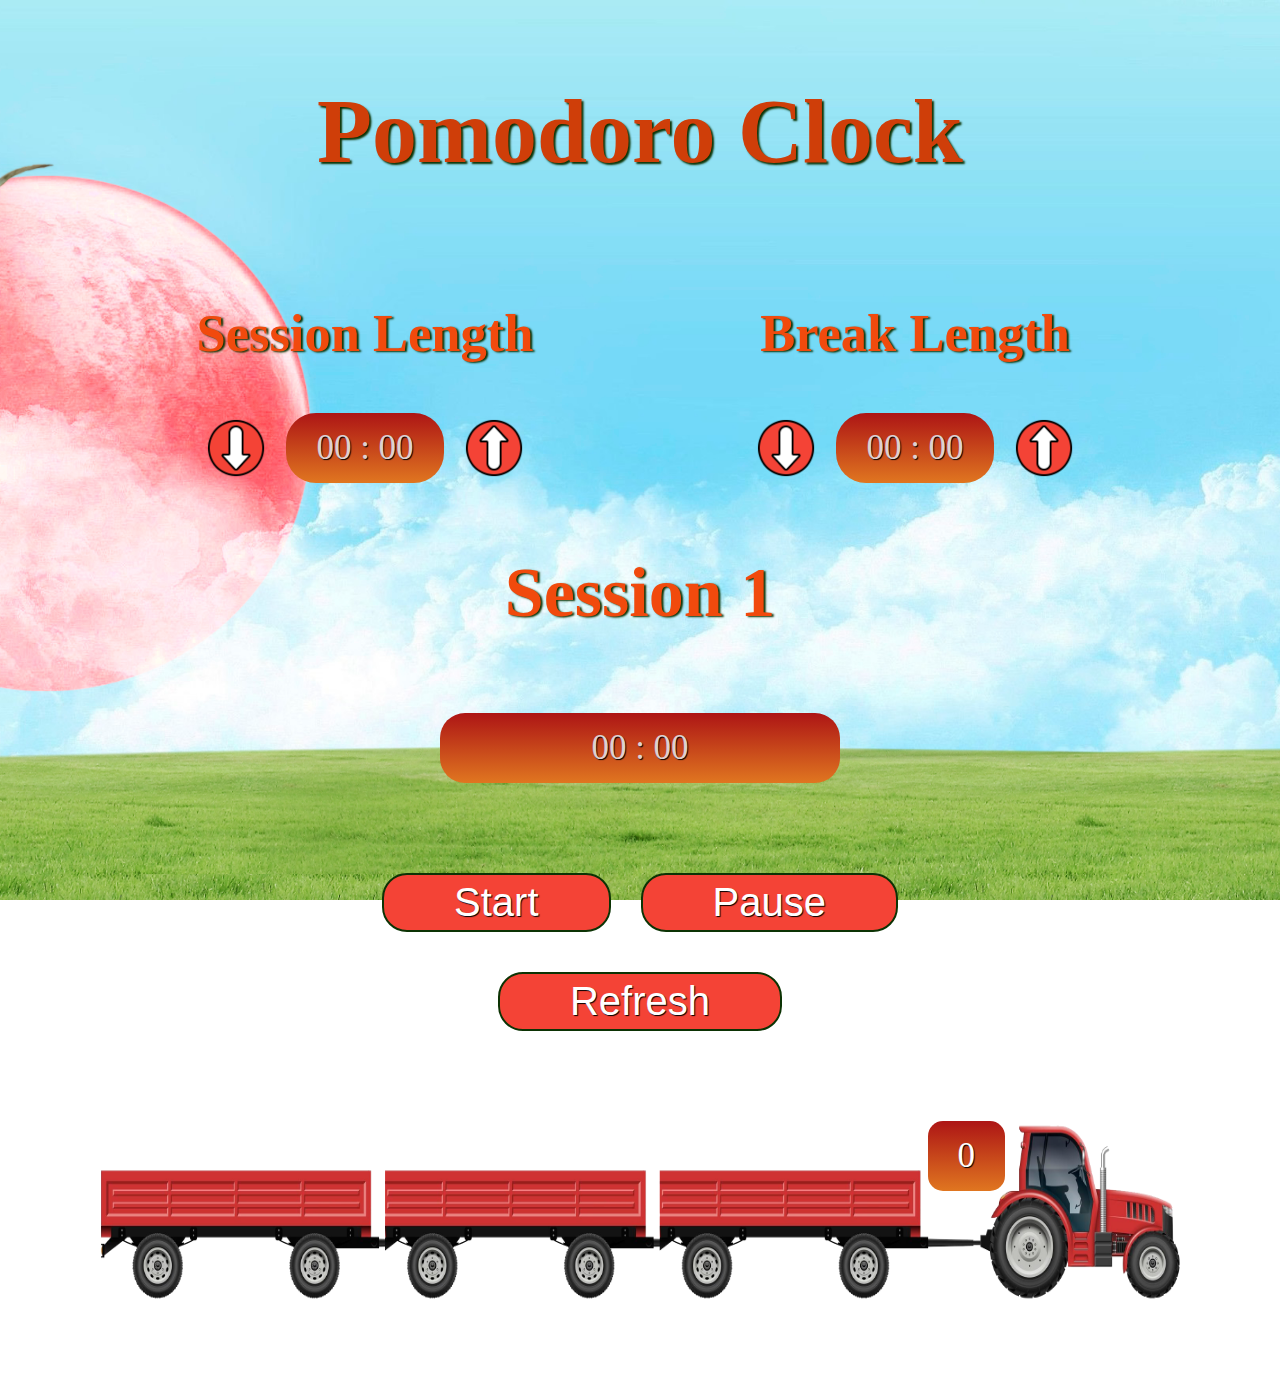
==== Index.html @ f57b4f4b "Pomodoro_Clock" ====
<!DOCTYPE html>
<html lang="en">
<head>
    <meta charset="UTF-8">
    <meta http-equiv="X-UA-Compatible" content="IE=edge">
    <meta name="viewport" content="width=device-width, initial-scale=1.0">
    <link rel="stylesheet" href="style.css">
    <link rel="shortcut icon" href="/favicon.ico" type="image/x-icon">
    <title>Pomodoro Clock</title>
</head>
<body>
    <div class="wrapper">
        <h1>Pomodoro Clock</h1>

        <div class="settings">
            <div class="session-conteiner">
                <h2>Session Length</h2>
                <button id="session__down" class="btn__length down"></button>
                <div class="text"> <span class="session__text__minutes">0</span> : 00</div>
                <button id="session__up" class="btn__length up"></button>
            </div>
            <div class="break-conteiner">
                <h2>Break Length</h2>
                <button id="break__down" class="btn__length down"></button>
                <div class="text"> <span class="break__text__minutes">0</span> : 00</div>
                <button id="break__up" class="btn__length up"></button>
            </div>
        </div>

        <div class="timers__wrapper">
            <div class="timer-session">
                <h2 data-session__title></h2>
                <div class="clock">
                    <span class="minutes__session"></span> :
                    <span class="seconds__session"></span>
                </div>
            </div>
            <div class="timer-break">
                <h2 data-Break__title></h2>
                <div class="clock">
                    <span class="minutes__break"></span> :
                    <span class="seconds__break"></span>
                </div>
            </div>
        </div>

        <div class="buttons">
            <button class="start btn">Start</button>
            <button class="pause btn">Pause</button>
            <button class="refresh btn">Refresh</button>
        </div>
        <div class="modal__wrapper">
            <div class="modal__content">
                <div class="modal__text"></div>
                <button class="modal__ok">Ok</button>
            </div>
        </div>

        <div class="pomodoros__container"><div class="circles"></div><img class="pomodoro" src="img/pomodoro1.png"><img class="pomodoro" src="img/pomodoro1.png"><img class="pomodoro" src="img/pomodoro1.png"><img class="pomodoro" src="img/pomodoro1.png"><img class="pomodoro" src="img/pomodoro1.png"><img class="pomodoro" src="img/pomodoro1.png"><img class="pomodoro" src="img/pomodoro1.png"><img class="pomodoro" src="img/pomodoro1.png"><img class="pomodoro" src="img/pomodoro1.png"><img class="pomodoro" src="img/pomodoro1.png"><img class="pomodoro" src="img/pomodoro1.png"><img class="pomodoro" src="img/pomodoro1.png"><img class="pomodoro" src="img/pomodoro1.png"><img class="pomodoro" src="img/pomodoro1.png"><img class="pomodoro" src="img/pomodoro1.png"></div>

</div>



<audio data-start src="/sounds/start.mp3"></audio>
<audio data-stop src="/sounds/stop.mp3"></audio>

<script src="main.js"></script>
</body>
</html>
---- style.css ----
*,
*::before,
*::after {
  -webkit-box-sizing: border-box;
          box-sizing: border-box;
  margin: 0;
  padding: 0;
}

body {
  background-position: center bottom;
  background-repeat: no-repeat;
  background-attachment: fixed;
  background-size: cover;
  color: #ded1d1;
  text-shadow: 1px 1px 1px #000;
  font-size: 35px;
  overflow: hidden;
}

.day {
  background-image: url("img/BG_grass_day.png"), url("img/BG_sky_day.png");
  -webkit-transition: 1s;
  transition: 1s;
}

.night {
  background-image: url("img/BG_grass_night.png"), url("img/BG_sky_night.png");
  -webkit-transition: 1s;
  transition: 1s;
}

.wrapper {
  max-width: 1200px;
  padding: 50px;
  margin: 30px auto;
  text-align: center;
  text-shadow: 1px 1px 1px #000;
}

.wrapper h1 {
  margin-bottom: 70px;
  font-size: 90px;
  color: #cf3e09;
  text-shadow: 2px 2px 2px #0c3304;
}

.settings {
  display: -webkit-box;
  display: -ms-flexbox;
  display: flex;
}

.settings .session-conteiner, .settings .break-conteiner {
  margin-top: 50px;
  display: -webkit-box;
  display: -ms-flexbox;
  display: flex;
  -ms-flex-wrap: wrap;
      flex-wrap: wrap;
  -webkit-box-flex: 1;
      -ms-flex: 1 0 33%;
          flex: 1 0 33%;
  -webkit-box-pack: center;
      -ms-flex-pack: center;
          justify-content: center;
  -webkit-box-align: center;
      -ms-flex-align: center;
          align-items: center;
}

.settings .session-conteiner h2, .settings .break-conteiner h2 {
  -webkit-box-flex: 100%;
      -ms-flex: 100%;
          flex: 100%;
  margin-bottom: 30px;
  color: #f14a0d;
  text-shadow: 2px 1px 2px #0c3304;
}

.settings .session-conteiner .text, .settings .break-conteiner .text {
  padding: 15px 30px;
  margin: 20px;
  border-radius: 30px;
  background: -webkit-gradient(linear, left top, left bottom, from(#ad1515), to(#e07620));
  background: linear-gradient(top, #ad1515, #e07620);
}

.settings .session-conteiner .btn__length, .settings .break-conteiner .btn__length {
  width: 60px;
  height: 60px;
  border: none;
  background: none;
  background-size: cover;
}

.settings .session-conteiner .btn__length.down, .settings .break-conteiner .btn__length.down {
  background-image: url(img/arrow_down.png);
}

.settings .session-conteiner .btn__length.up, .settings .break-conteiner .btn__length.up {
  background-image: url(img/arrow_up.png);
}

.timers__wrapper {
  margin-top: 50px;
}

.timers__wrapper h2 {
  font-size: 70px;
  color: #f14a0d;
  text-shadow: 2px 1px 2px #0c3304;
}

.timers__wrapper .clock {
  margin: 80px auto 0;
  background: yellow;
  max-width: 400px;
  padding: 15px 30px;
  border-radius: 25px;
  background: -webkit-gradient(linear, left top, left bottom, from(#ad1515), to(#e07620));
  background: linear-gradient(top, #ad1515, #e07620);
}

.buttons {
  position: relative;
  margin: 70px auto 0;
  display: -webkit-box;
  display: -ms-flexbox;
  display: flex;
  -webkit-box-pack: center;
      -ms-flex-pack: center;
          justify-content: center;
  -webkit-box-align: center;
      -ms-flex-align: center;
          align-items: center;
  max-width: 600px;
  -ms-flex-wrap: wrap;
      flex-wrap: wrap;
}

.buttons .start, .buttons .pause, .buttons .refresh {
  margin: 20px 15px;
  padding: 5px 70px;
  background: #F44336;
  color: white;
  text-shadow: 1px 1px 1px #000;
  font-size: 40px;
  border: 2px solid #0c3304;
  border-radius: 25px;
}

.modal__wrapper {
  position: fixed;
  top: 0;
  left: 0;
  z-index: 1050;
  width: 100%;
  height: 100%;
  overflow: hidden;
  background-color: rgba(0, 0, 0, 0.5);
  font-size: 55px;
}

.modal__wrapper .modal__content {
  position: relative;
  width: 500px;
  height: 400px;
  margin: 200px auto;
  background: -webkit-gradient(linear, left top, left bottom, from(#a58c0d), to(#ca5c17));
  background: linear-gradient(#a58c0d, #ca5c17);
  border: 1px solid black;
}

.modal__wrapper .modal__text {
  margin-top: 10px;
  max-width: 600px;
  max-height: 400px;
}

.modal__wrapper .modal__ok {
  position: absolute;
  bottom: 10%;
  left: 33%;
  padding: 10px 60px;
  margin-top: 50px;
  background: #93ba5f;
  color: white;
  text-shadow: 1px 1px 1px #000;
  font-size: 25px;
  border: none;
  border-radius: 20px;
  cursor: pointer;
  -webkit-box-shadow: 3px -3px 3px 0px #42705D;
          box-shadow: 3px -3px 3px 0px #42705D;
}

.pomodoros__container {
  position: relative;
  display: -webkit-box;
  display: -ms-flexbox;
  display: flex;
  width: 100%;
  height: 190px;
  margin: 70px auto 0;
  display: flex;
  -ms-flex-wrap: wrap;
      flex-wrap: wrap;
  background-repeat: no-repeat;
  background-size: 100% 100%;
}

.tractor_day {
  background-image: url("img/tractor_day.png");
  -webkit-transition: background 1s;
  transition: background 1s;
}

.tractor_night {
  background-image: url("img/tractor_night.png");
  -webkit-transition: background 1s;
  transition: background 1s;
}

.pomodoro {
  max-height: 50px;
  width: 50px;
}

.pomodoro:nth-child(2) {
  margin-left: 20px;
}

.pomodoro:nth-child(7) {
  margin-left: 30px;
}

.pomodoro:nth-child(12) {
  margin-left: 30px;
}

.circles {
  position: absolute;
  top: 0px;
  right: 185px;
  color: red;
  padding: 15px 30px;
  background: -webkit-gradient(linear, left top, left bottom, from(#ad1515), to(#e07620));
  background: linear-gradient(top, #ad1515, #e07620);
  border-radius: 15px;
  color: #fff;
}

@media (max-width: 1200px) {
  .wrapper {
    padding: calc(20px + (50 - 20) * ((100vw - 320px) / (1200 - 320)));
  }
  .wrapper h1 {
    font-size: calc(35px + (90 - 35) * ((100vw - 320px) / (1200 - 320)));
    margin-bottom: calc(10px + (50 - 10) * ((100vw - 320px) / (1200 - 320)));
  }
  .settings {
    font-size: calc(10px + (35 - 10) * ((100vw - 320px) / (1200 - 320)));
  }
  .wrapper .settings .btn__length {
    max-width: calc(25px + (60 - 25) * ((100vw - 320px) / (1200 - 320)));
    max-height: calc(25px + (60 - 25) * ((100vw - 320px) / (1200 - 320)));
  }
  .settings .session-conteiner .text {
    max-width: calc(60px + (160 - 60) * ((100vw - 320px) / (1200 - 320)));
    font-size: calc(12px + (35 - 12) * ((100vw - 320px) / (1200 - 320)));
    padding: calc(10px + (15 - 10) * ((100vw - 320px) / (1200 - 320))) calc(10px + (30 - 10) * ((100vw - 320px) / (1200 - 320)));
    margin: calc(5px + (30 - 5) * ((100vw - 320px) / (1200 - 320)));
  }
  .settings .break-conteiner .text {
    max-width: calc(60px + (160 - 60) * ((100vw - 320px) / (1200 - 320)));
    font-size: calc(12px + (35 - 12) * ((100vw - 320px) / (1200 - 320)));
    padding: calc(10px + (15 - 10) * ((100vw - 320px) / (1200 - 320))) calc(10px + (30 - 10) * ((100vw - 320px) / (1200 - 320)));
    margin: calc(5px + (30 - 5) * ((100vw - 320px) / (1200 - 320)));
  }
  .timers__wrapper h2 {
    font-size: calc(25px + (70 - 25) * ((100vw - 320px) / (1200 - 320)));
  }
  .timers__wrapper .clock {
    max-width: calc(120px + (400 - 120) * ((100vw - 320px) / (1200 - 320)));
    font-size: calc(16px + (35 - 16) * ((100vw - 320px) / (1200 - 320)));
    margin-top: calc(10px + (80 - 10) * ((100vw - 320px) / (1200 - 320)));
    padding: calc(10px + (15 - 10) * ((100vw - 320px) / (1200 - 320))) calc(10px + (30 - 10) * ((100vw - 320px) / (1200 - 320)));
  }
  .buttons {
    max-width: calc(400px + (600 - 400) * ((100vw - 320px) / (1200 - 320)));
    margin: calc(10px + (100 - 10) * ((100vw - 320px) / (1200 - 320))) auto 0;
  }
  .buttons .btn {
    padding: 5px calc(30px + (70 - 30) * ((100vw - 320px) / (1200 - 320)));
    font-size: calc(15px + (40 - 15) * ((100vw - 320px) / (1200 - 320)));
    margin: calc(5px + (20 - 5) * ((100vw - 320px) / (1200 - 320))) calc(5px + (15 - 5) * ((100vw - 320px) / (1200 - 320)));
  }
  .modal__wrapper .modal__content {
    width: calc(200px + (500 - 200) * ((100vw - 320px) / (1200 - 320)));
    height: calc(150px + (400 - 150) * ((100vw - 320px) / (1200 - 320)));
    margin: calc(50px + (200 - 50) * ((100vw - 320px) / (1200 - 320))) auto;
    font-size: calc(20px + (55 - 20) * ((100vw - 320px) / (1200 - 320)));
  }
  .modal__wrapper .modal__ok {
    padding: calc(3px + (10 - 3) * ((100vw - 320px) / (1200 - 320))) calc(25px + (60 - 25) * ((100vw - 320px) / (1200 - 320)));
    font-size: calc(15px + (25 - 15) * ((100vw - 320px) / (1200 - 320)));
  }
  .pomodoros__container {
    max-width: calc(400px + (1200 - 400) * ((100vw - 320px) / (1200 - 320)));
    height: calc(50px + (190 - 50) * ((100vw - 320px) / (1200 - 320)));
  }
  .pomodoro {
    max-height: calc(13px + (50 - 13) * ((100vw - 320px) / (1200 - 320)));
    width: calc(11px + (50 - 11) * ((100vw - 320px) / (1200 - 320)));
  }
  .pomodoro:nth-child(2) {
    margin-left: calc(10px + (20 - 10) * ((100vw - 320px) / (2560 - 320)));
  }
  .pomodoro:nth-child(7) {
    margin-left: calc(15px + (30 - 15) * ((100vw - 320px) / (2560 - 320)));
  }
  .pomodoro:nth-child(12) {
    margin-left: calc(15px + (30 - 15) * ((100vw - 320px) / (2560 - 320)));
  }
  .circles {
    right: calc(50px + (185 - 50) * ((100vw - 320px) / (1200 - 320)));
    padding: calc(2px + (15 - 2) * ((100vw - 320px) / (1200 - 320))) calc(7px + (30 - 7) * ((100vw - 320px) / (1200 - 320)));
    font-size: calc(12px + (35 - 12) * ((100vw - 320px) / (1200 - 320)));
  }
}

@media (width: 1024px) and (height: 768px) {
  body {
    zoom: 60%;
  }
}

@media (width: 1980px) and (height: 1080px) {
  body {
    zoom: 80%;
  }
}

@media (max-width: 420px) and (max-height: 920px) {
  .pomodoros__container {
    margin-top: 150px;
  }
}

@media (max-width: 380px) and (max-height: 700px) {
  .pomodoros__container {
    margin-top: 50px;
  }
}

.hide {
  display: none;
}

.show {
  display: inline-block;
}
/*# sourceMappingURL=style.css.map */
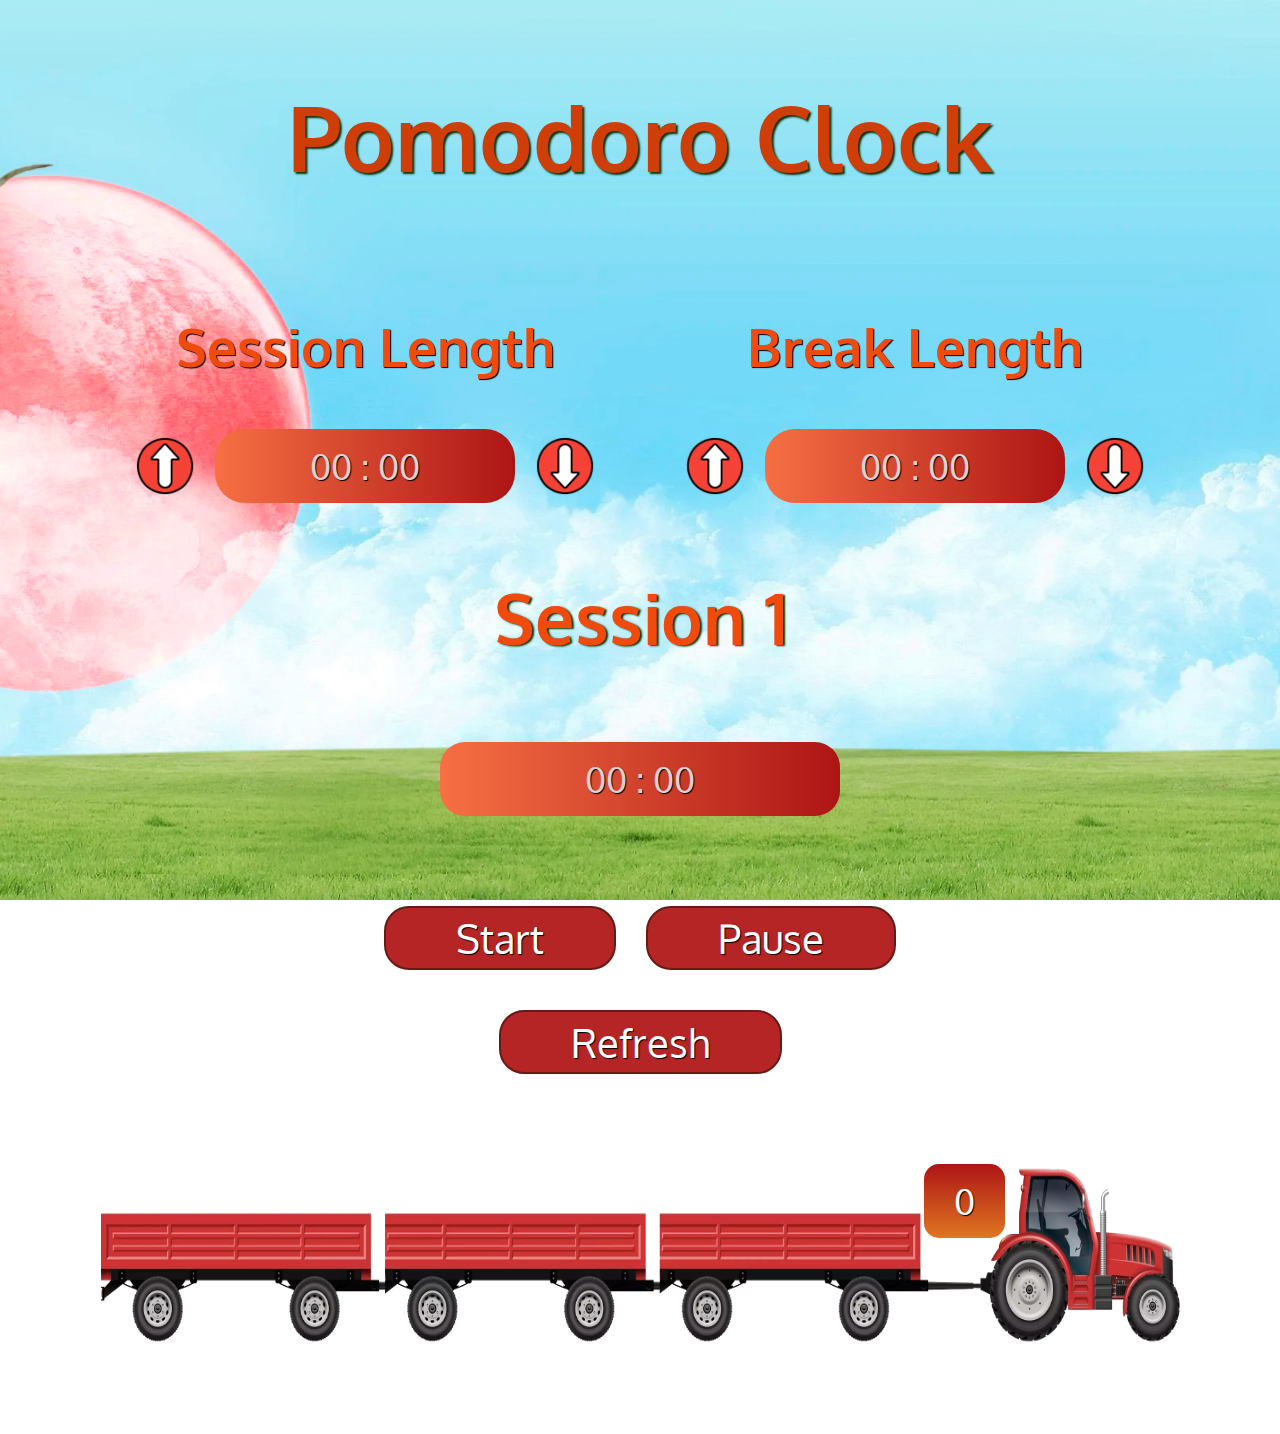
==== commit 3c9bee41: "renew" ====
--- a/Index.html
+++ b/Index.html
@@ -15,15 +15,15 @@
         <div class="settings">
             <div class="session-conteiner">
                 <h2>Session Length</h2>
+                <button id="session__up" class="btn__length up"></button>
+                <div class="text"> <span class="session__text__minutes">0</span> : 00</div>
                 <button id="session__down" class="btn__length down"></button>
-                <div class="text"> <span class="session__text__minutes">0</span> : 00</div>
-                <button id="session__up" class="btn__length up"></button>
             </div>
             <div class="break-conteiner">
                 <h2>Break Length</h2>
+                <button id="break__up" class="btn__length up"></button>
+                <div class="text"> <span class="break__text__minutes">0</span> : 00</div>
                 <button id="break__down" class="btn__length down"></button>
-                <div class="text"> <span class="break__text__minutes">0</span> : 00</div>
-                <button id="break__up" class="btn__length up"></button>
             </div>
         </div>
 
@@ -56,7 +56,7 @@
             </div>
         </div>
 
-        <div class="pomodoros__container"><div class="circles"></div><img class="pomodoro" src="img/pomodoro1.png"><img class="pomodoro" src="img/pomodoro1.png"><img class="pomodoro" src="img/pomodoro1.png"><img class="pomodoro" src="img/pomodoro1.png"><img class="pomodoro" src="img/pomodoro1.png"><img class="pomodoro" src="img/pomodoro1.png"><img class="pomodoro" src="img/pomodoro1.png"><img class="pomodoro" src="img/pomodoro1.png"><img class="pomodoro" src="img/pomodoro1.png"><img class="pomodoro" src="img/pomodoro1.png"><img class="pomodoro" src="img/pomodoro1.png"><img class="pomodoro" src="img/pomodoro1.png"><img class="pomodoro" src="img/pomodoro1.png"><img class="pomodoro" src="img/pomodoro1.png"><img class="pomodoro" src="img/pomodoro1.png"></div>
+        <div class="pomodoros__container"><div class="circles"></div></div>
 
 </div>
 
--- a/style.css
+++ b/style.css
@@ -1,3 +1,4 @@
+@import url("https://fonts.googleapis.com/css2?family=Oxygen:wght@400;700&display=swap");
 *,
 *::before,
 *::after {
@@ -5,6 +6,7 @@
           box-sizing: border-box;
   margin: 0;
   padding: 0;
+  font-family: 'Oxygen', sans-serif;
 }
 
 body {
@@ -19,13 +21,13 @@
 }
 
 .day {
-  background-image: url("img/BG_grass_day.png"), url("img/BG_sky_day.png");
+  background-image: url("img/BG_grass_day.webp"), url("img/BG_sky_day.webp");
   -webkit-transition: 1s;
   transition: 1s;
 }
 
 .night {
-  background-image: url("img/BG_grass_night.png"), url("img/BG_sky_night.png");
+  background-image: url("img/BG_grass_night.webp"), url("img/BG_sky_night.webp");
   -webkit-transition: 1s;
   transition: 1s;
 }
@@ -75,15 +77,15 @@
           flex: 100%;
   margin-bottom: 30px;
   color: #f14a0d;
-  text-shadow: 2px 1px 2px #0c3304;
 }
 
 .settings .session-conteiner .text, .settings .break-conteiner .text {
-  padding: 15px 30px;
+  width: 300px;
+  padding: 15px 40px;
   margin: 20px;
   border-radius: 30px;
-  background: -webkit-gradient(linear, left top, left bottom, from(#ad1515), to(#e07620));
-  background: linear-gradient(top, #ad1515, #e07620);
+  background: -webkit-gradient(linear, right top, left top, from(#ad1515), to(#f67043));
+  background: linear-gradient(right, #ad1515, #f67043);
 }
 
 .settings .session-conteiner .btn__length, .settings .break-conteiner .btn__length {
@@ -118,8 +120,8 @@
   max-width: 400px;
   padding: 15px 30px;
   border-radius: 25px;
-  background: -webkit-gradient(linear, left top, left bottom, from(#ad1515), to(#e07620));
-  background: linear-gradient(top, #ad1515, #e07620);
+  background: -webkit-gradient(linear, right top, left top, from(#ad1515), to(#f67043));
+  background: linear-gradient(right, #ad1515, #f67043);
 }
 
 .buttons {
@@ -142,11 +144,11 @@
 .buttons .start, .buttons .pause, .buttons .refresh {
   margin: 20px 15px;
   padding: 5px 70px;
-  background: #F44336;
+  background: #b52525;
   color: white;
   text-shadow: 1px 1px 1px #000;
   font-size: 40px;
-  border: 2px solid #0c3304;
+  border: 2px solid #651c16;
   border-radius: 25px;
 }
 
@@ -211,32 +213,33 @@
 }
 
 .tractor_day {
-  background-image: url("img/tractor_day.png");
+  background-image: url("img/tractor_day.webp");
   -webkit-transition: background 1s;
   transition: background 1s;
 }
 
 .tractor_night {
-  background-image: url("img/tractor_night.png");
+  background-image: url("img/tractor_night.webp");
   -webkit-transition: background 1s;
   transition: background 1s;
 }
 
 .pomodoro {
-  max-height: 50px;
-  width: 50px;
+  max-height: 80px;
+  width: 80px;
+  margin-top: -30px;
 }
 
 .pomodoro:nth-child(2) {
-  margin-left: 20px;
-}
-
-.pomodoro:nth-child(7) {
   margin-left: 30px;
 }
 
-.pomodoro:nth-child(12) {
-  margin-left: 30px;
+.pomodoro:nth-child(5) {
+  margin-left: 40px;
+}
+
+.pomodoro:nth-child(8) {
+  margin-left: 40px;
 }
 
 .circles {
@@ -267,13 +270,13 @@
     max-height: calc(25px + (60 - 25) * ((100vw - 320px) / (1200 - 320)));
   }
   .settings .session-conteiner .text {
-    max-width: calc(60px + (160 - 60) * ((100vw - 320px) / (1200 - 320)));
+    width: calc(70px + (300 - 70) * ((100vw - 320px) / (1200 - 320)));
     font-size: calc(12px + (35 - 12) * ((100vw - 320px) / (1200 - 320)));
-    padding: calc(10px + (15 - 10) * ((100vw - 320px) / (1200 - 320))) calc(10px + (30 - 10) * ((100vw - 320px) / (1200 - 320)));
+    padding: calc(10px + (15 - 10) * ((100vw - 320px) / (1200 - 320))) calc(10px + (40 - 10) * ((100vw - 320px) / (1200 - 320)));
     margin: calc(5px + (30 - 5) * ((100vw - 320px) / (1200 - 320)));
   }
   .settings .break-conteiner .text {
-    max-width: calc(60px + (160 - 60) * ((100vw - 320px) / (1200 - 320)));
+    width: calc(70px + (300 - 70) * ((100vw - 320px) / (1200 - 320)));
     font-size: calc(12px + (35 - 12) * ((100vw - 320px) / (1200 - 320)));
     padding: calc(10px + (15 - 10) * ((100vw - 320px) / (1200 - 320))) calc(10px + (30 - 10) * ((100vw - 320px) / (1200 - 320)));
     margin: calc(5px + (30 - 5) * ((100vw - 320px) / (1200 - 320)));
@@ -311,17 +314,18 @@
     height: calc(50px + (190 - 50) * ((100vw - 320px) / (1200 - 320)));
   }
   .pomodoro {
-    max-height: calc(13px + (50 - 13) * ((100vw - 320px) / (1200 - 320)));
-    width: calc(11px + (50 - 11) * ((100vw - 320px) / (1200 - 320)));
+    height: calc(20px + (80 - 20) * ((100vw - 320px) / (1200 - 320)));
+    width: calc(20px + (80 - 20) * ((100vw - 320px) / (1200 - 320)));
+    margin-top: calc(-5px + (-20 - 5) * ((100vw - 320px) / (1200 - 320)));
   }
   .pomodoro:nth-child(2) {
-    margin-left: calc(10px + (20 - 10) * ((100vw - 320px) / (2560 - 320)));
-  }
-  .pomodoro:nth-child(7) {
-    margin-left: calc(15px + (30 - 15) * ((100vw - 320px) / (2560 - 320)));
-  }
-  .pomodoro:nth-child(12) {
-    margin-left: calc(15px + (30 - 15) * ((100vw - 320px) / (2560 - 320)));
+    margin-left: calc(10px + (30 - 10) * ((100vw - 320px) / (1200 - 320)));
+  }
+  .pomodoro:nth-child(5) {
+    margin-left: calc(10px + (40 - 10) * ((100vw - 320px) / (1200 - 320)));
+  }
+  .pomodoro:nth-child(8) {
+    margin-left: calc(10px + (40 - 10) * ((100vw - 320px) / (1200 - 320)));
   }
   .circles {
     right: calc(50px + (185 - 50) * ((100vw - 320px) / (1200 - 320)));
@@ -334,6 +338,15 @@
   body {
     zoom: 60%;
   }
+  .pomodoro:nth-child(2) {
+    margin-left: calc(10px + (30 - 10) * ((100vw - 320px) / (1200 - 320)));
+  }
+  .pomodoro:nth-child(5) {
+    margin-left: calc(10px + (70 - 10) * ((100vw - 320px) / (1200 - 320)));
+  }
+  .pomodoro:nth-child(8) {
+    margin-left: calc(10px + (70 - 10) * ((100vw - 320px) / (1200 - 320)));
+  }
 }
 
 @media (width: 1980px) and (height: 1080px) {
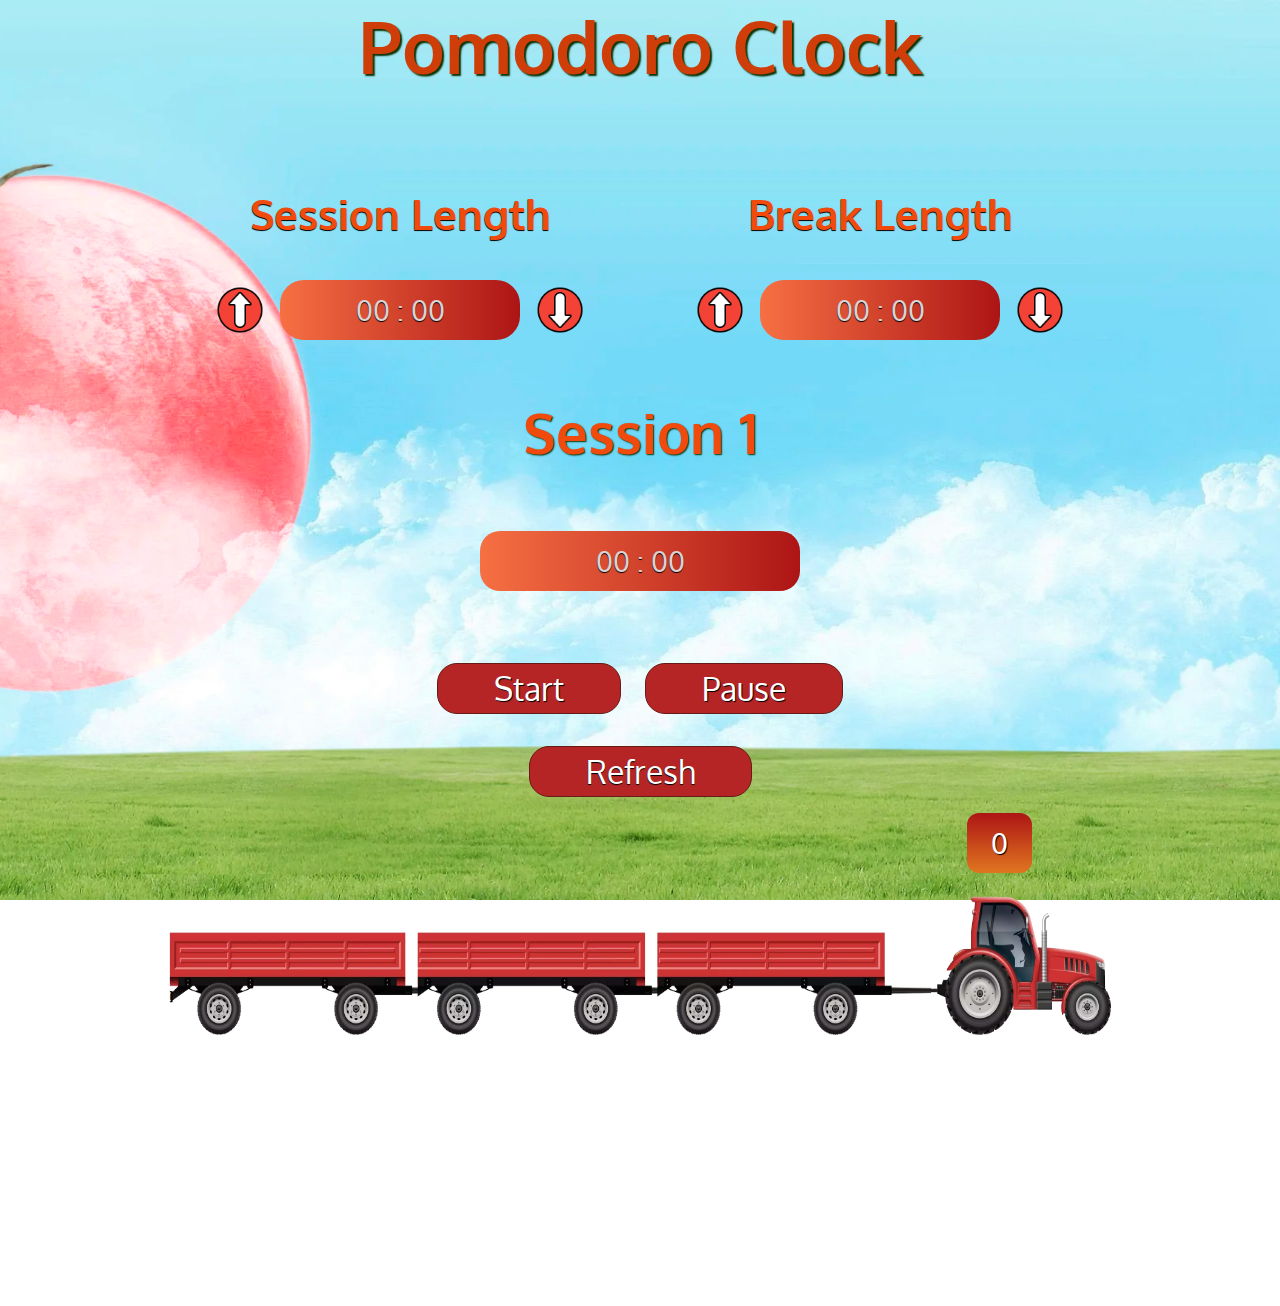
==== commit 0fc185cb: "renew" ====
--- a/Index.html
+++ b/Index.html
@@ -5,6 +5,7 @@
     <meta http-equiv="X-UA-Compatible" content="IE=edge">
     <meta name="viewport" content="width=device-width, initial-scale=1.0">
     <link rel="stylesheet" href="style.css">
+    <link rel="stylesheet" href="adaptive.css">
     <link rel="shortcut icon" href="/favicon.ico" type="image/x-icon">
     <title>Pomodoro Clock</title>
 </head>
@@ -57,7 +58,7 @@
         </div>
 
         <div class="pomodoros__container"><div class="circles"></div></div>
-
+        <!-- <img class='pomodoro' src="img/pomodoro1.png" alt=""> -->
 </div>
 
 
--- a/style.css
+++ b/style.css
@@ -10,6 +10,7 @@
 }
 
 body {
+  min-width: 320px;
   background-position: center bottom;
   background-repeat: no-repeat;
   background-attachment: fixed;
@@ -17,7 +18,6 @@
   color: #ded1d1;
   text-shadow: 1px 1px 1px #000;
   font-size: 35px;
-  overflow: hidden;
 }
 
 .day {
@@ -34,8 +34,8 @@
 
 .wrapper {
   max-width: 1200px;
-  padding: 50px;
-  margin: 30px auto;
+  padding: 0 50 50px;
+  margin: 0px auto;
   text-align: center;
   text-shadow: 1px 1px 1px #000;
 }
@@ -84,6 +84,7 @@
   padding: 15px 40px;
   margin: 20px;
   border-radius: 30px;
+  white-space: nowrap;
   background: -webkit-gradient(linear, right top, left top, from(#ad1515), to(#f67043));
   background: linear-gradient(right, #ad1515, #f67043);
 }
@@ -150,6 +151,36 @@
   font-size: 40px;
   border: 2px solid #651c16;
   border-radius: 25px;
+}
+
+.buttons .push_start {
+  background: #9CC55A;
+  -webkit-transition: 0.3s;
+  transition: 0.3s;
+}
+
+.buttons .start:hover {
+  background: #9CC55A;
+  -webkit-transition: 0.2s;
+  transition: 0.2s;
+}
+
+.buttons .push_pause {
+  background: #e4cc48;
+  -webkit-transition: 0.3s;
+  transition: 0.3s;
+}
+
+.buttons .pause:hover {
+  background: #e4cc48;
+  -webkit-transition: 0.3s;
+  transition: 0.3s;
+}
+
+.buttons .refresh:hover {
+  background: #a01313;
+  -webkit-transition: 0.2s;
+  transition: 0.2s;
 }
 
 .modal__wrapper {
@@ -204,7 +235,7 @@
   display: flex;
   width: 100%;
   height: 190px;
-  margin: 70px auto 0;
+  margin: 100px auto 0;
   display: flex;
   -ms-flex-wrap: wrap;
       flex-wrap: wrap;
@@ -231,21 +262,21 @@
 }
 
 .pomodoro:nth-child(2) {
-  margin-left: 30px;
+  margin-left: 40px;
 }
 
 .pomodoro:nth-child(5) {
-  margin-left: 40px;
+  margin-left: 60px;
 }
 
 .pomodoro:nth-child(8) {
-  margin-left: 40px;
+  margin-left: 60px;
 }
 
 .circles {
   position: absolute;
-  top: 0px;
-  right: 185px;
+  top: -100px;
+  right: 110px;
   color: red;
   padding: 15px 30px;
   background: -webkit-gradient(linear, left top, left bottom, from(#ad1515), to(#e07620));
@@ -254,119 +285,6 @@
   color: #fff;
 }
 
-@media (max-width: 1200px) {
-  .wrapper {
-    padding: calc(20px + (50 - 20) * ((100vw - 320px) / (1200 - 320)));
-  }
-  .wrapper h1 {
-    font-size: calc(35px + (90 - 35) * ((100vw - 320px) / (1200 - 320)));
-    margin-bottom: calc(10px + (50 - 10) * ((100vw - 320px) / (1200 - 320)));
-  }
-  .settings {
-    font-size: calc(10px + (35 - 10) * ((100vw - 320px) / (1200 - 320)));
-  }
-  .wrapper .settings .btn__length {
-    max-width: calc(25px + (60 - 25) * ((100vw - 320px) / (1200 - 320)));
-    max-height: calc(25px + (60 - 25) * ((100vw - 320px) / (1200 - 320)));
-  }
-  .settings .session-conteiner .text {
-    width: calc(70px + (300 - 70) * ((100vw - 320px) / (1200 - 320)));
-    font-size: calc(12px + (35 - 12) * ((100vw - 320px) / (1200 - 320)));
-    padding: calc(10px + (15 - 10) * ((100vw - 320px) / (1200 - 320))) calc(10px + (40 - 10) * ((100vw - 320px) / (1200 - 320)));
-    margin: calc(5px + (30 - 5) * ((100vw - 320px) / (1200 - 320)));
-  }
-  .settings .break-conteiner .text {
-    width: calc(70px + (300 - 70) * ((100vw - 320px) / (1200 - 320)));
-    font-size: calc(12px + (35 - 12) * ((100vw - 320px) / (1200 - 320)));
-    padding: calc(10px + (15 - 10) * ((100vw - 320px) / (1200 - 320))) calc(10px + (30 - 10) * ((100vw - 320px) / (1200 - 320)));
-    margin: calc(5px + (30 - 5) * ((100vw - 320px) / (1200 - 320)));
-  }
-  .timers__wrapper h2 {
-    font-size: calc(25px + (70 - 25) * ((100vw - 320px) / (1200 - 320)));
-  }
-  .timers__wrapper .clock {
-    max-width: calc(120px + (400 - 120) * ((100vw - 320px) / (1200 - 320)));
-    font-size: calc(16px + (35 - 16) * ((100vw - 320px) / (1200 - 320)));
-    margin-top: calc(10px + (80 - 10) * ((100vw - 320px) / (1200 - 320)));
-    padding: calc(10px + (15 - 10) * ((100vw - 320px) / (1200 - 320))) calc(10px + (30 - 10) * ((100vw - 320px) / (1200 - 320)));
-  }
-  .buttons {
-    max-width: calc(400px + (600 - 400) * ((100vw - 320px) / (1200 - 320)));
-    margin: calc(10px + (100 - 10) * ((100vw - 320px) / (1200 - 320))) auto 0;
-  }
-  .buttons .btn {
-    padding: 5px calc(30px + (70 - 30) * ((100vw - 320px) / (1200 - 320)));
-    font-size: calc(15px + (40 - 15) * ((100vw - 320px) / (1200 - 320)));
-    margin: calc(5px + (20 - 5) * ((100vw - 320px) / (1200 - 320))) calc(5px + (15 - 5) * ((100vw - 320px) / (1200 - 320)));
-  }
-  .modal__wrapper .modal__content {
-    width: calc(200px + (500 - 200) * ((100vw - 320px) / (1200 - 320)));
-    height: calc(150px + (400 - 150) * ((100vw - 320px) / (1200 - 320)));
-    margin: calc(50px + (200 - 50) * ((100vw - 320px) / (1200 - 320))) auto;
-    font-size: calc(20px + (55 - 20) * ((100vw - 320px) / (1200 - 320)));
-  }
-  .modal__wrapper .modal__ok {
-    padding: calc(3px + (10 - 3) * ((100vw - 320px) / (1200 - 320))) calc(25px + (60 - 25) * ((100vw - 320px) / (1200 - 320)));
-    font-size: calc(15px + (25 - 15) * ((100vw - 320px) / (1200 - 320)));
-  }
-  .pomodoros__container {
-    max-width: calc(400px + (1200 - 400) * ((100vw - 320px) / (1200 - 320)));
-    height: calc(50px + (190 - 50) * ((100vw - 320px) / (1200 - 320)));
-  }
-  .pomodoro {
-    height: calc(20px + (80 - 20) * ((100vw - 320px) / (1200 - 320)));
-    width: calc(20px + (80 - 20) * ((100vw - 320px) / (1200 - 320)));
-    margin-top: calc(-5px + (-20 - 5) * ((100vw - 320px) / (1200 - 320)));
-  }
-  .pomodoro:nth-child(2) {
-    margin-left: calc(10px + (30 - 10) * ((100vw - 320px) / (1200 - 320)));
-  }
-  .pomodoro:nth-child(5) {
-    margin-left: calc(10px + (40 - 10) * ((100vw - 320px) / (1200 - 320)));
-  }
-  .pomodoro:nth-child(8) {
-    margin-left: calc(10px + (40 - 10) * ((100vw - 320px) / (1200 - 320)));
-  }
-  .circles {
-    right: calc(50px + (185 - 50) * ((100vw - 320px) / (1200 - 320)));
-    padding: calc(2px + (15 - 2) * ((100vw - 320px) / (1200 - 320))) calc(7px + (30 - 7) * ((100vw - 320px) / (1200 - 320)));
-    font-size: calc(12px + (35 - 12) * ((100vw - 320px) / (1200 - 320)));
-  }
-}
-
-@media (width: 1024px) and (height: 768px) {
-  body {
-    zoom: 60%;
-  }
-  .pomodoro:nth-child(2) {
-    margin-left: calc(10px + (30 - 10) * ((100vw - 320px) / (1200 - 320)));
-  }
-  .pomodoro:nth-child(5) {
-    margin-left: calc(10px + (70 - 10) * ((100vw - 320px) / (1200 - 320)));
-  }
-  .pomodoro:nth-child(8) {
-    margin-left: calc(10px + (70 - 10) * ((100vw - 320px) / (1200 - 320)));
-  }
-}
-
-@media (width: 1980px) and (height: 1080px) {
-  body {
-    zoom: 80%;
-  }
-}
-
-@media (max-width: 420px) and (max-height: 920px) {
-  .pomodoros__container {
-    margin-top: 150px;
-  }
-}
-
-@media (max-width: 380px) and (max-height: 700px) {
-  .pomodoros__container {
-    margin-top: 50px;
-  }
-}
-
 .hide {
   display: none;
 }
--- a/adaptive.css
+++ b/adaptive.css
@@ -0,0 +1,162 @@
+@media only screen and (max-width: 1990px) {
+
+    body {
+        zoom:80%
+    }
+
+    .pomodoros__container {
+        margin-top: 100px;
+    }
+
+}
+@media only screen and (max-width: 1200px) {
+
+    body {
+        zoom:55%;
+        background-position: 8% 0%;
+    }
+
+}
+
+@media only screen and (max-width:992px) {
+
+    .wrapper h1  {
+        margin-top: 80px;
+    }
+
+    .settings {
+        margin-top: 100px;
+    }
+
+    .timers__wrapper {
+        margin-top: 150px;
+    }
+
+    .buttons {
+        margin-top: 150px;
+    }
+
+    .pomodoros__container {
+        margin-top: 350px;
+    }
+
+    .circles {
+        right: 205px;
+    }
+}
+
+@media only screen and (max-width:660px) {
+   
+    .pomodoros__container {
+        height: 150px;
+    }
+    
+    .pomodoro {
+        height: calc(40px + (80 - 40) * ((100vw - 320px) / (660 - 320)));
+        width: calc(40px + (80 - 40) * ((100vw - 320px) / (660 - 320)));
+        margin-top: calc(-12px + (-15 - 12) * ((100vw - 320px) / (660 - 320)));
+       
+    }
+    
+        .pomodoro:nth-child(2) {
+            margin-left: calc(20px + (40 - 20) * ((100vw - 320px) / (660 - 320)));
+        }
+        
+        .pomodoro:nth-child(5) {
+            margin-left: calc(20px + (60 - 20) * ((100vw - 320px) / (660 - 320)));
+        }
+        
+        .pomodoro:nth-child(8) {
+            margin-left: calc(20px + (60 - 20) * ((100vw - 320px) / (660 - 320)));
+        }
+
+        .circles {
+            right: 70px;
+        }
+}
+
+@media only screen and (max-width:480px) {
+
+    body {
+        zoom:40%;
+        background-position: 8% 0%;
+    }
+
+    .wrapper h1  {
+        margin-top: 10px;
+    }
+    .settings {
+        flex-wrap: wrap;
+        width: 700px;
+        margin: 0 auto;
+        font-size: 25px;
+
+    }
+
+    .settings .session-conteiner, .settings .break-conteiner {
+        display: flex;
+        flex-wrap: wrap;
+        width: 700px;
+        flex-wrap: inherit;
+        flex:0 1 auto;
+
+    }
+
+    .timers__wrapper h2 {
+        font-size: 80px;
+    }
+    .settings .session-conteiner h2, .settings .break-conteiner h2 {
+        margin: 0;
+    }
+    .settings .session-conteiner .text, .settings .break-conteiner .text {
+        width: 300px;
+    }
+
+    .timers__wrapper {
+        margin-top: 70px;
+    }
+
+    .buttons {
+        margin-top: 100px;
+    }
+
+
+    .pomodoros__container {
+        height: 150px;
+        margin-top: 90px;
+    }
+
+
+    
+    .pomodoro {
+        height: calc(60px + (80 - 60) * ((100vw - 320px) / (480 - 320)));
+        width: calc(60px + (80 - 60) * ((100vw - 320px) / (480 - 320)));
+        margin-top: calc(-20px + (-1 - 20) * ((100vw - 320px) / (480 - 320)));
+       
+    }
+    
+        .pomodoro:nth-child(2) {
+            margin-left: calc(20px + (40 - 20) * ((100vw - 320px) / (480 - 320)));
+        }
+        
+        .pomodoro:nth-child(5) {
+            margin-left: calc(20px + (60 - 20) * ((100vw - 320px) / (480 - 320)));
+        }
+        
+        .pomodoro:nth-child(8) {
+            margin-left: calc(20px + (60 - 20) * ((100vw - 320px) / (480 - 320)));
+        }
+
+    .circles {
+        right: 80px;
+    }
+
+    .settings .session-conteiner .btn__length, .settings .break-conteiner .btn__length {
+        width: 120px;
+        height: 120px;
+    }
+}
+
+@media only screen and (max-width:320px) {
+
+}